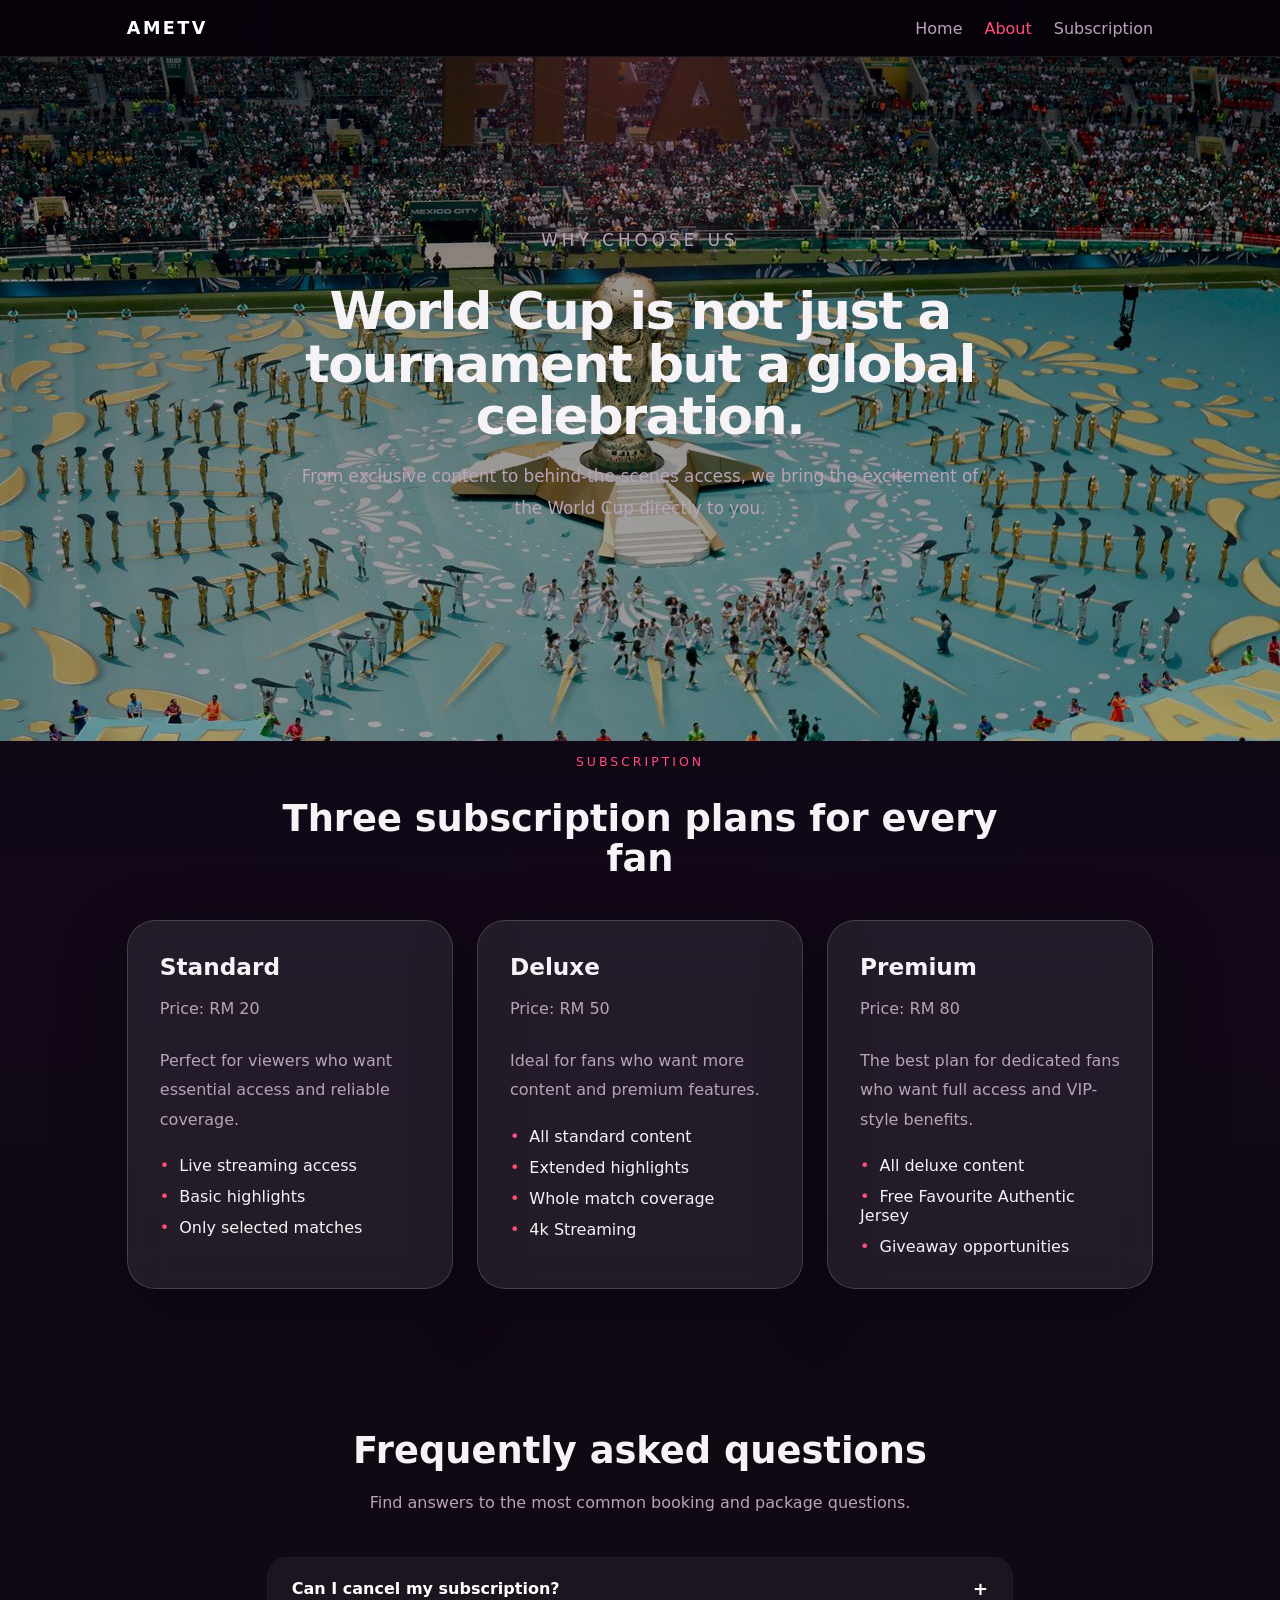
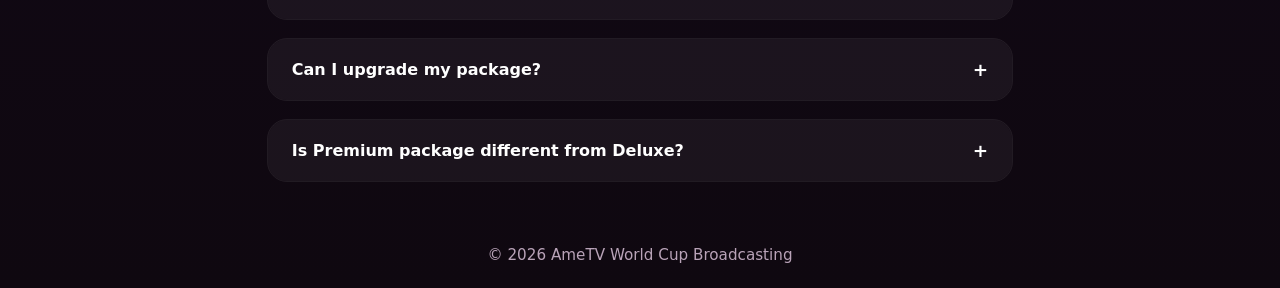
==== about.html @ 415165a0 "Add files via upload" ====
<!DOCTYPE html>
<html lang="en">
  <head>
    <meta charset="UTF-8" />
    <meta name="viewport" content="width=device-width, initial-scale=1.0" />
    <title>AMETV - About</title>
    <link rel="stylesheet" href="css/style.css" />
  </head>
  <body>
    <header>
      <nav class="navbar">
        <div class="logo">AmeTV</div>
        <ul>
          <li><a href="index.html">Home</a></li>
          <li><a href="about.html" class="active">About</a></li>
          <li><a href="booking.html">Subscription</a></li>
        </ul>
      </nav>
    </header>
    <main>
      <section class="hero hero-secondary hero-worldcup">
        <div class="hero-copy">
          <p class="eyebrow">Why choose us</p>
          <h1>World Cup is not just a tournament but a global celebration.</h1>
          <p>From exclusive content to behind-the-scenes access, we bring the excitement of the World Cup directly to you.</p>
        </div>
      </section>
      <section class="section-overlap">
        <div class="section-header">
          <span class="eyebrow">Subscription</span>
          <h2>Three subscription plans for every fan</h2>
        </div>
        <div class="packages-grid">
          <article class="package-card" tabindex="0">
            <h3>Standard</h3>
            <p>Price: RM 20</p>
            <p>Perfect for viewers who want essential access and reliable coverage.</p>
            <ul>
              <li>Live streaming access</li>
              <li>Basic highlights</li>
              <li>Only selected matches</li>
            </ul>
          </article>
          <article class="package-card" tabindex="0">
            <h3>Deluxe</h3>
            <p>Price: RM 50</p>
            <p>Ideal for fans who want more content and premium features.</p>
            <ul>
              <li>All standard content</li>
              <li>Extended highlights</li>
              <li>Whole match coverage</li>
              <li>4k Streaming</li>
            </ul>
          </article>
          <article class="package-card featured" tabindex="0">
            <h3>Premium</h3>
            <p>Price: RM 80</p>
            <p>The best plan for dedicated fans who want full access and VIP-style benefits.</p>
            <ul>
              <li>All deluxe content</li>
              <li>Free Favourite Authentic Jersey</li>
              <li>Giveaway opportunities</li>
            </ul>
          </article>
        </div>
      </section>
      <section class="faq section-overlap">
        <div class="section-header">
          <h2>Frequently asked questions</h2>
          <p>Find answers to the most common booking and package questions.</p>
        </div>
        <div class="faq-item">
          <div class="question">Can I cancel my subscription?</div>
          <div class="answer">Cancellations are available based on package terms and policy. Contact support to review your options.</div>
        </div>
        <div class="faq-item">
          <div class="question">Can I upgrade my package?</div>
          <div class="answer">Yes, you can upgrade your package at any time. We will help you explore transfers when possible.</div>
        </div>
        <div class="faq-item">
          <div class="question">Is Premium package different from Deluxe?</div>
          <div class="answer">Yes, the Premium package offers more exclusive benefits and a higher level of service compared to the Deluxe package.</div>
        </div>
      </section>
    </main>
    <footer>© 2026 AmeTV World Cup Broadcasting</footer>
    <script src="https://code.jquery.com/jquery-3.7.1.min.js"></script>
    <script src="js/script.js"></script>
  </body>
</html>
---- css/style.css ----
:root {
  --bg: #08030b;
  --surface: rgba(255, 255, 255, 0.08);
  --surface-strong: rgba(255, 255, 255, 0.12);
  --text: #f6f3f7;
  --muted: #b9a3b8;
  --accent: #ff4e7a;
  --accent-soft: #ffa7c1;
  --border: rgba(255, 255, 255, 0.16);
  --shadow: 0 24px 70px rgba(0, 0, 0, 0.32);
}

* {
  margin: 0;
  padding: 0;
  box-sizing: border-box;
  font-family: system-ui, -apple-system, BlinkMacSystemFont, 'Segoe UI', sans-serif;
}

html {
  scroll-behavior: smooth;
}

body {
  min-height: 100vh;
  background: radial-gradient(circle at top, rgba(255, 78, 122, 0.12), transparent 25%), linear-gradient(180deg, #0b0610 0%, #120818 50%, #0f0810 100%);
  color: var(--text);
}

img {
  max-width: 100%;
  display: block;
}

a {
  color: inherit;
  text-decoration: none;
}

button,
input,
select {
  font: inherit;
}

header {
  position: sticky;
  top: 0;
  z-index: 20;
  background: rgba(8, 3, 11, 0.95);
  backdrop-filter: blur(12px);
  border-bottom: 1px solid rgba(255, 255, 255, 0.08);
}

.navbar {
  max-width: 1180px;
  margin: 0 auto;
  display: flex;
  justify-content: space-between;
  align-items: center;
  padding: 18px 6%;
  gap: 18px;
}

.logo {
  font-size: 1.1rem;
  font-weight: 700;
  letter-spacing: 0.14em;
  text-transform: uppercase;
  color: #fff;
}

.navbar ul {
  display: flex;
  gap: 22px;
  list-style: none;
}

.navbar a {
  color: var(--muted);
  transition: color 0.25s ease;
}

.navbar a:hover,
.navbar a.active {
  color: var(--accent);
}

.hero {
  min-height: 76vh;
  display: grid;
  place-items: center;
  padding: 80px 6% 100px;
  position: relative;
}

.hero::before {
  content: '';
  position: absolute;
  inset: 0;
  background: radial-gradient(circle at top, rgba(255, 78, 122, 0.18), transparent 28%);
  pointer-events: none;
}

.hero-copy {
  position: relative;
  max-width: 760px;
  text-align: center;
  z-index: 1;
}

.hero-secondary {
  background: linear-gradient(180deg, rgba(0, 0, 0, 0.45), rgba(0, 0, 0, 0.35));
}

.hero-bg {
  background: linear-gradient(180deg, rgba(0, 0, 0, 0.45), rgba(0, 0, 0, 0.35)), url("../images/argentina 2022 winner.jpg") center/cover no-repeat;
}

.hero-worldcup {
  background: linear-gradient(180deg, rgba(0, 0, 0, 0.45), rgba(0, 0, 0, 0.35)), url("../images/worldcup.jpg") center/cover no-repeat;
}

.hero-mbappe {
  background: linear-gradient(180deg, rgba(0, 0, 0, 0.45), rgba(0, 0, 0, 0.35)), url("../images/mbappe.jpg") center/cover no-repeat;
}

.eyebrow {
  text-transform: uppercase;
  letter-spacing: 0.24em;
  font-size: 0.78rem;
  color: var(--accent);
  margin-bottom: 18px;
  display: inline-block;
}

.hero h1 {
  font-size: clamp(2.4rem, 4vw, 4.2rem);
  line-height: 1.03;
  letter-spacing: -0.03em;
  margin-bottom: 18px;
}

.hero p {
  font-size: 1.05rem;
  color: var(--muted);
  max-width: 680px;
  margin: 0 auto 28px;
  line-height: 1.9;
}

.hero-actions {
  display: flex;
  justify-content: center;
  gap: 16px;
  flex-wrap: wrap;
}

.btn {
  display: inline-flex;
  align-items: center;
  justify-content: center;
  gap: 10px;
  padding: 14px 28px;
  border-radius: 999px;
  border: 1px solid transparent;
  cursor: pointer;
  transition: transform 0.25s ease, background 0.25s ease, box-shadow 0.25s ease;
}

.btn:hover {
  transform: translateY(-2px);
}

.btn-primary {
  background: linear-gradient(135deg, #ff4e7a, #ff7a9e);
  color: #fff;
  box-shadow: 0 18px 40px rgba(255, 78, 122, 0.25);
}

.btn-secondary {
  background: rgba(255, 255, 255, 0.08);
  color: #fff;
  border-color: rgba(255, 255, 255, 0.14);
}

.section-overlap {
  margin: -30px auto 50px;
  position: relative;
  z-index: 1;
  max-width: 1180px;
  padding: 40px 6%;
}

.section-header {
  text-align: center;
  max-width: 760px;
  margin: 0 auto 40px;
}

.section-header h2 {
  font-size: 2.3rem;
  margin-top: 12px;
  line-height: 1.1;
}

.section-header p {
  color: var(--muted);
  margin-top: 16px;
  line-height: 1.85;
}

.cards {
  display: grid;
  grid-template-columns: repeat(3, minmax(240px, 1fr));
  gap: 24px;
}

.card,
.package-card,
.booking-summary {
  background: var(--surface);
  backdrop-filter: blur(18px);
  border: 1px solid var(--border);
  border-radius: 28px;
  box-shadow: var(--shadow);
  padding: 32px;
  transition: transform 0.25s ease, box-shadow 0.25s ease, border-color 0.25s ease, background 0.25s ease;
}

.card:hover,
.card:focus-visible,
.package-card:hover,
.package-card:focus-visible {
  transform: translateY(-6px);
  border-color: rgba(255, 78, 122, 0.35);
  box-shadow: 0 30px 80px rgba(0, 0, 0, 0.35);
  background: rgba(255, 255, 255, 0.12);
}

.card-tag {
  display: inline-flex;
  padding: 7px 14px;
  border-radius: 999px;
  background: rgba(255, 78, 122, 0.12);
  color: #ff9ebf;
  font-size: 0.85rem;
  font-weight: 700;
  margin-bottom: 20px;
}

.player-img {
  width: 100%;
  border-radius: 22px;
  margin-bottom: 18px;
  object-fit: contain;
  aspect-ratio: 4 / 3;
}

.card h3,
.package-card h3 {
  font-size: 1.45rem;
  margin-bottom: 14px;
}

.card p,
.package-card p {
  color: var(--muted);
  line-height: 1.85;
  margin-bottom: 22px;
}

.card ul,
.package-card ul {
  display: grid;
  gap: 12px;
  list-style: none;
  padding: 0;
  margin: 0;
  color: var(--text);
}

.card ul li::before,
.package-card ul li::before {
  content: '•';
  margin-right: 10px;
  color: var(--accent);
}

.page-title {
  font-size: 3rem;
  text-align: center;
  padding: 80px 6px 20px;
}

.packages-grid {
  display: grid;
  grid-template-columns: repeat(3, minmax(240px, 1fr));
  gap: 24px;
}

.faq {
  max-width: 900px;
  margin: 0 auto;
}

.faq-item {
  margin-top: 18px;
  border-radius: 20px;
  overflow: hidden;
  border: 1px solid rgba(255, 255, 255, 0.08);
}

.question {
  padding: 20px 24px;
  background: rgba(255, 255, 255, 0.05);
  cursor: pointer;
  color: #fff;
  font-weight: 600;
  display: flex;
  justify-content: space-between;
  align-items: center;
  transition: background 0.25s ease;
}

.question:hover {
  background: rgba(255, 255, 255, 0.1);
}

.answer {
  display: none;
  padding: 22px 24px;
  background: rgba(255, 255, 255, 0.04);
  color: var(--muted);
  line-height: 1.9;
}

.question::after {
  content: '+';
  font-size: 1.15rem;
  transition: transform 0.25s ease;
}

.question.open::after {
  content: '−';
  transform: rotate(180deg);
}

.footer-container,
footer {
  max-width: 1180px;
  margin: 0 auto;
}

footer {
  padding: 24px 6%;
  text-align: center;
  color: var(--muted);
  font-size: 0.95rem;
}

.form-box {
  display: flex;
  flex-direction: column;
  gap: 24px;
  background: rgba(255, 255, 255, 0.08);
  border: 1px solid var(--border);
  padding: 32px;
  border-radius: 28px;
}

.form-grid {
  display: grid;
  grid-template-columns: repeat(2, minmax(0, 1fr));
  gap: 20px;
}

.input-group {
  display: flex;
  flex-direction: column;
  gap: 10px;
}

.optional {
  color: var(--muted);
  font-size: 0.9rem;
}

.pricing-panel {
  background: rgba(255, 255, 255, 0.06);
  border: 1px solid rgba(255, 255, 255, 0.12);
  border-radius: 22px;
  padding: 20px 22px;
  display: grid;
  gap: 14px;
}

.pricing-row {
  display: flex;
  justify-content: space-between;
  align-items: center;
  color: var(--text);
}

.total-row {
  font-weight: 700;
}

.input-group label {
  color: var(--text);
  font-weight: 600;
}

.form-box input,
.form-box select {
  background: rgba(255, 255, 255, 0.16);
  border: 1px solid rgba(255, 255, 255, 0.22);
  border-radius: 16px;
  color: #fff;
  padding: 16px 18px;
  outline: none;
  transition: border-color 0.2s ease, transform 0.2s ease, background 0.2s ease;
}

.form-box select option {
  background: rgba(8, 3, 11, 0.98);
  color: #fff;
}

.form-box input::placeholder,
.form-box select option:first-child {
  color: rgba(255, 255, 255, 0.65);
}

.form-box input:focus,
.form-box select:focus {
  border-color: rgba(255, 78, 122, 0.85);
  background: rgba(255, 255, 255, 0.22);
  transform: translateY(-1px);
}

.total-line {
  display: flex;
  justify-content: space-between;
  align-items: center;
  padding: 20px 22px;
  border-radius: 18px;
  background: rgba(255, 255, 255, 0.06);
  border: 1px solid rgba(255, 255, 255, 0.1);
}

.total-line strong {
  font-size: 1.3rem;
}

.form-message {
  min-height: 1.4rem;
  font-weight: 600;
}

.form-message.success {
  color: #7fff8b;
}

.form-message.error {
  color: #ff8aa7;
}

.notification-modal {
  display: none;
  position: fixed;
  top: 0;
  left: 0;
  width: 100%;
  height: 100%;
  background: rgba(0, 0, 0, 0.6);
  z-index: 1000;
  justify-content: center;
  align-items: center;
}

.notification-modal.active {
  display: flex;
}

.notification-content {
  background: rgba(8, 3, 11, 0.95);
  border: 1px solid var(--border);
  border-radius: 28px;
  padding: 48px 32px;
  max-width: 420px;
  text-align: center;
  backdrop-filter: blur(12px);
  box-shadow: 0 30px 100px rgba(0, 0, 0, 0.5);
}

#notificationMessage {
  font-size: 1.1rem;
  margin-bottom: 32px;
  line-height: 1.6;
}

.notification-content .btn {
  min-width: 160px;
}

.booking-panel {
  display: block;
}

.booking-summary ul {
  list-style: none;
  padding: 0;
  margin: 0;
  display: grid;
  gap: 12px;
  color: var(--text);
}

.booking-summary ul li::before {
  content: '•';
  margin-right: 10px;
  color: var(--accent);
}

@media (max-width: 980px) {
  .cards,
  .packages-grid,
  .booking-panel {
    grid-template-columns: 1fr;
  }
}

@media (max-width: 720px) {
  .navbar {
    flex-direction: column;
    align-items: flex-start;
  }

  .hero {
    padding: 60px 6% 80px;
  }

  .section-overlap {
    margin: -40px auto 40px;
    padding: 30px 6%;
  }

  .section-header h2 {
    font-size: 2rem;
  }

  .form-grid {
    grid-template-columns: 1fr;
  }
}

@media (max-width: 530px) {
  .hero h1 {
    font-size: 2.2rem;
  }

  .navbar ul {
    flex-wrap: wrap;
    gap: 16px;
  }

  .btn {
    width: 100%;
  }
}
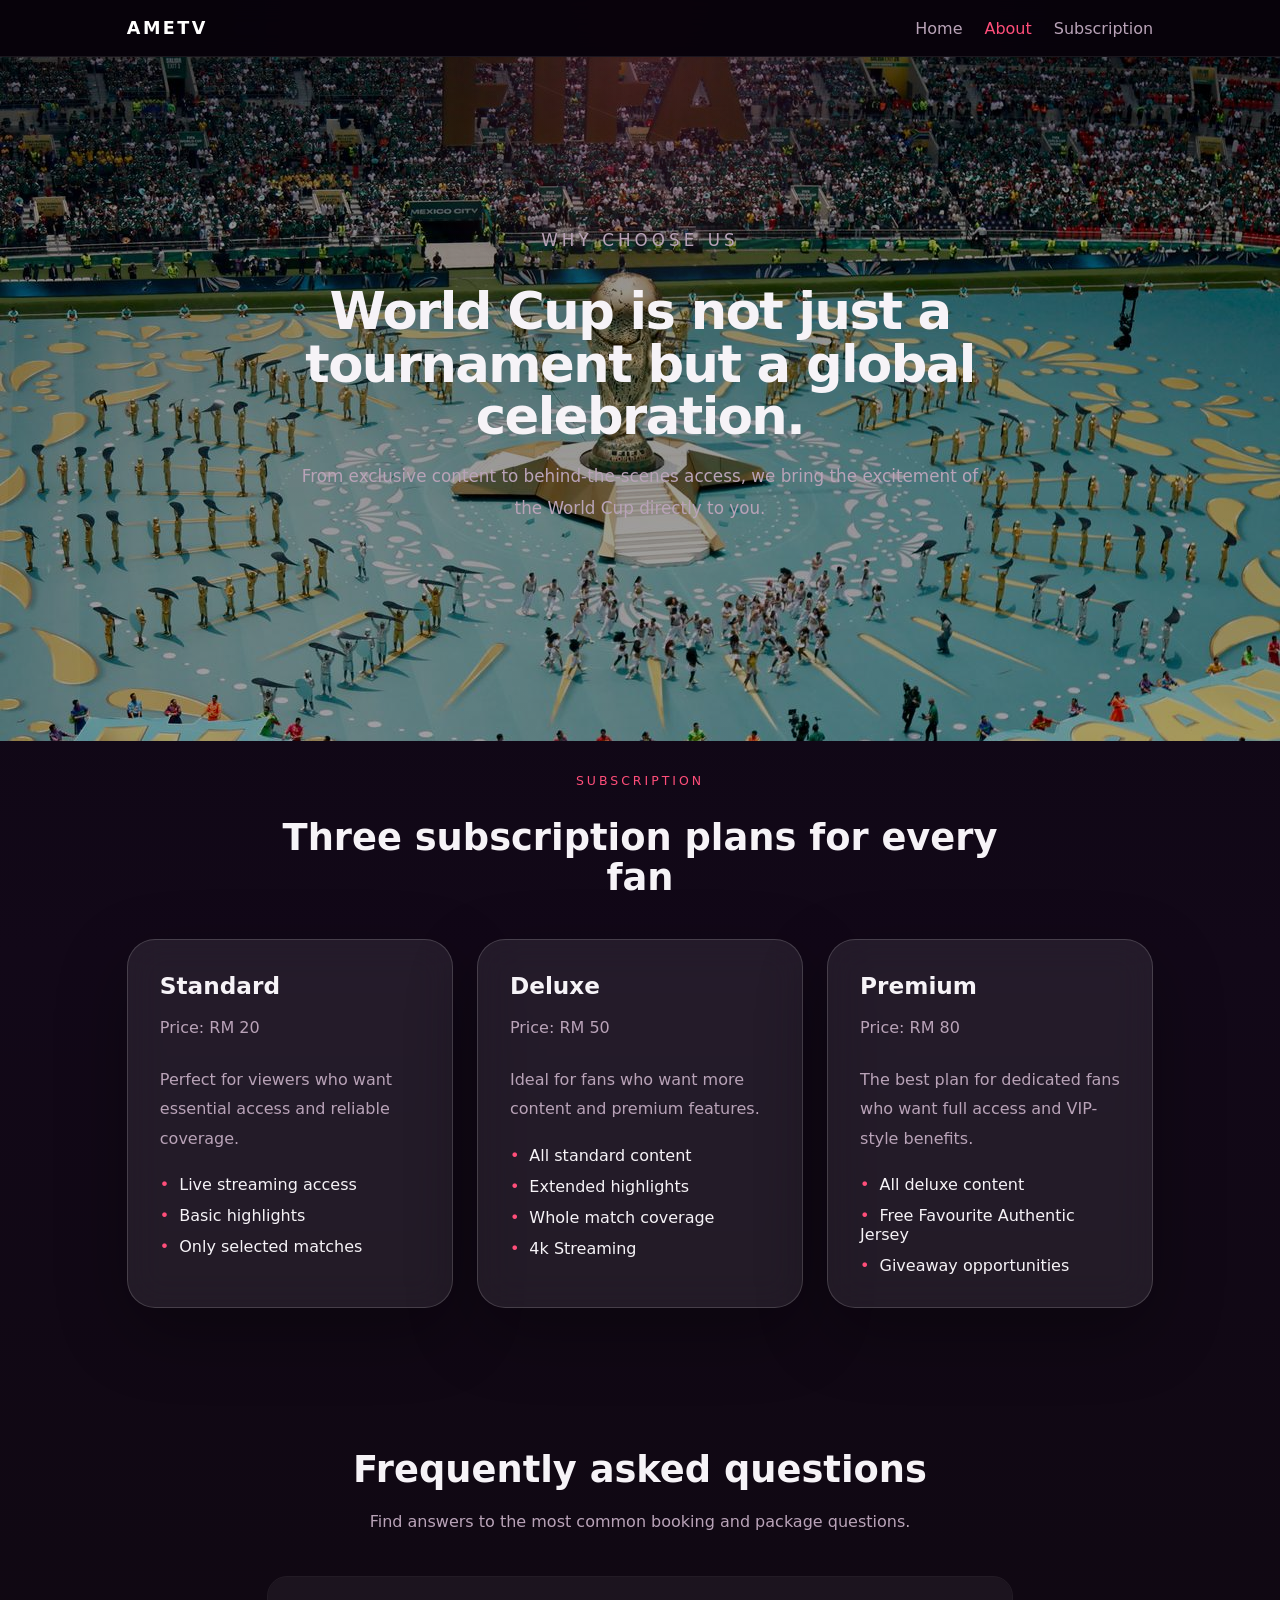
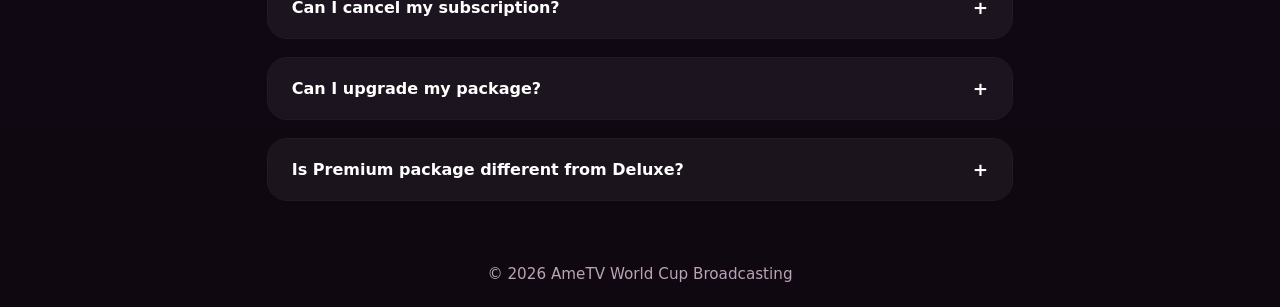
==== commit 7719963e: "Add files via upload" ====
--- a/about.html
+++ b/about.html
@@ -27,7 +27,7 @@
       </section>
       <section class="section-overlap">
         <div class="section-header">
-          <span class="eyebrow">Subscription</span>
+          <br><span class="eyebrow">Subscription</span>
           <h2>Three subscription plans for every fan</h2>
         </div>
         <div class="packages-grid">
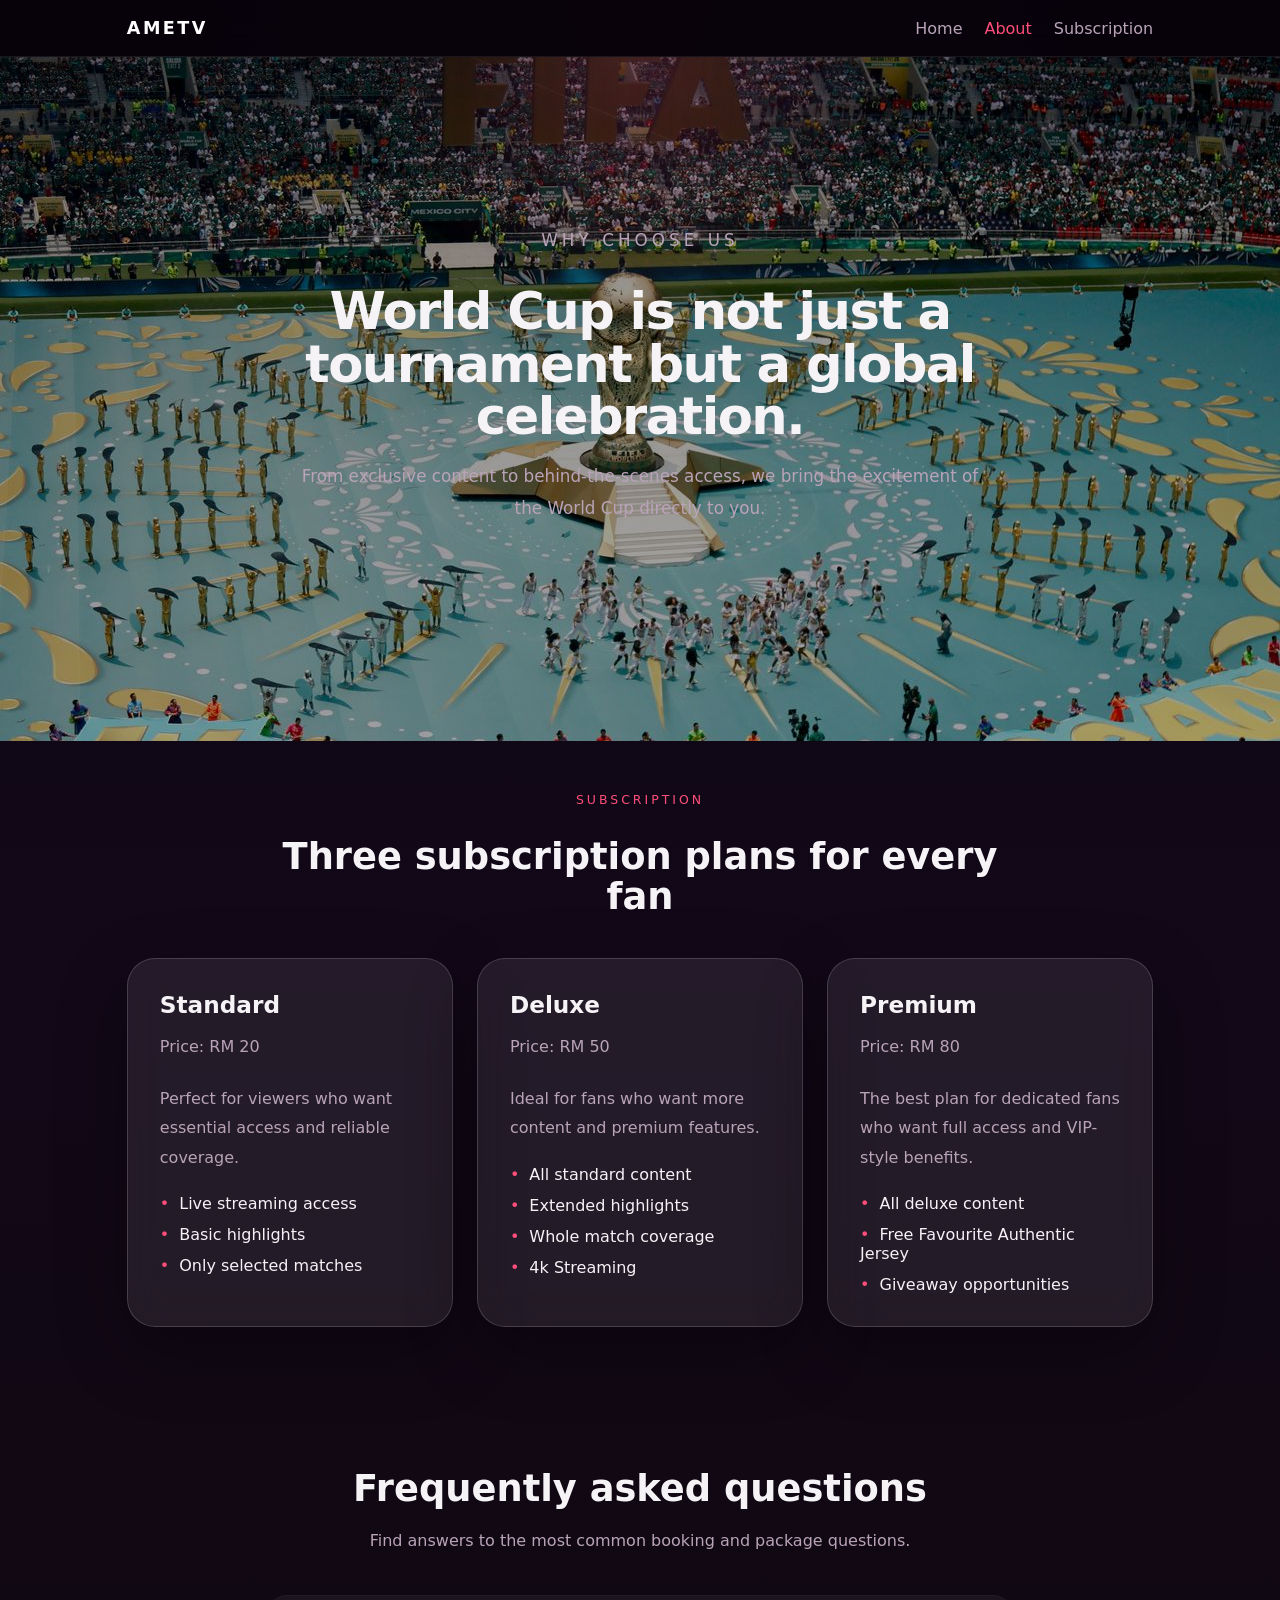
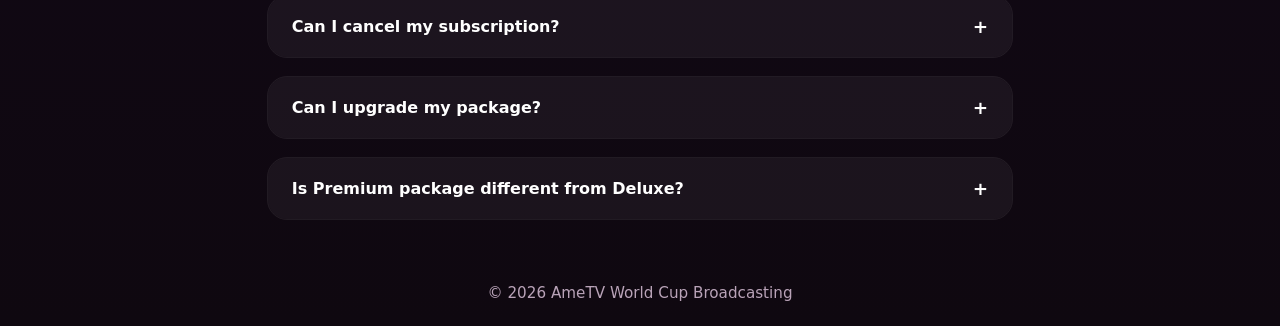
==== commit ba698553: "Add files via upload" ====
--- a/about.html
+++ b/about.html
@@ -27,7 +27,7 @@
       </section>
       <section class="section-overlap">
         <div class="section-header">
-          <br><span class="eyebrow">Subscription</span>
+          <br><br><span class="eyebrow">Subscription</span>
           <h2>Three subscription plans for every fan</h2>
         </div>
         <div class="packages-grid">
